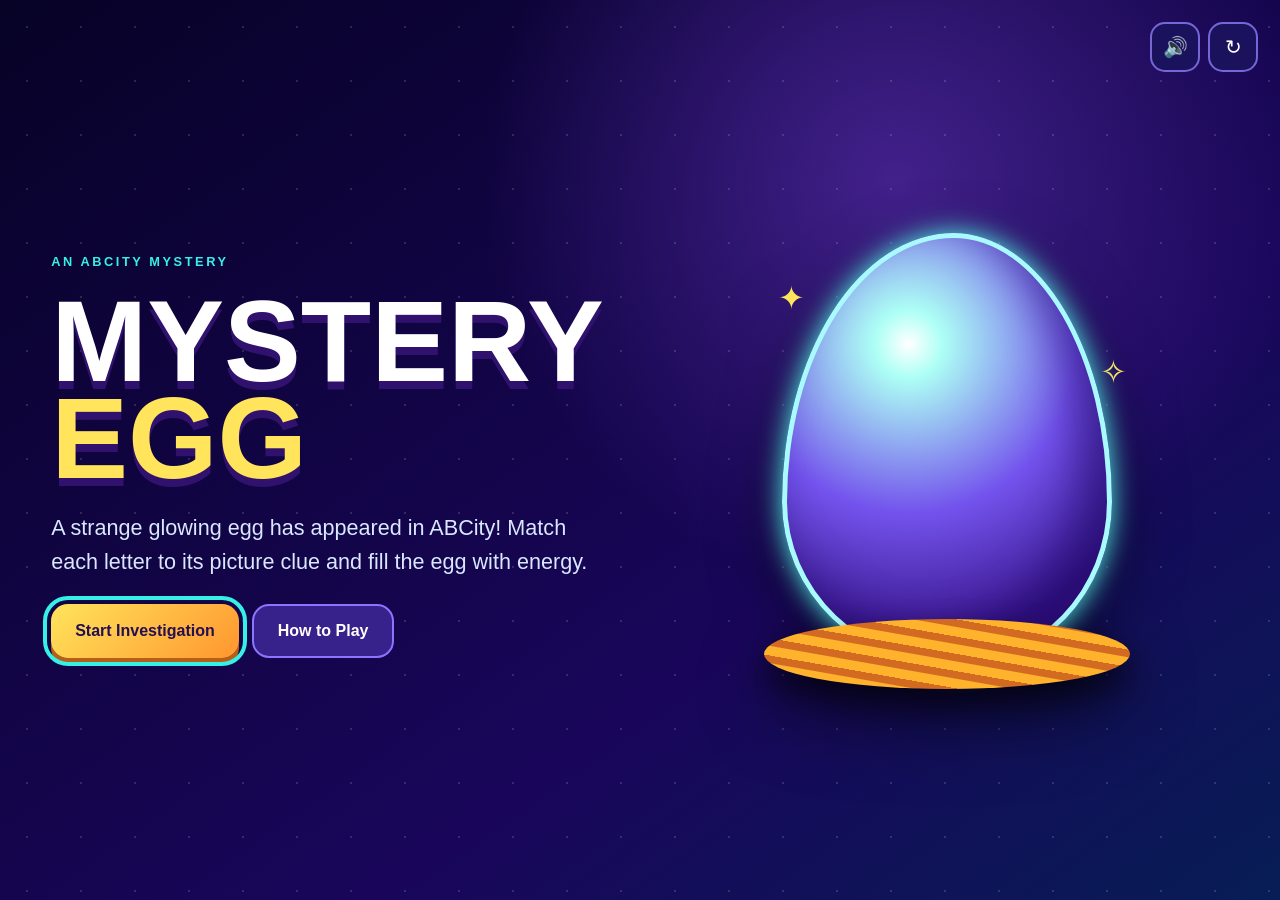
==== games/mystery-egg/index.html @ d90707a3 "Add Mystery Egg game" ====
<!doctype html>
<html lang="en">
<head>
  <meta charset="utf-8">
  <meta name="viewport" content="width=device-width,initial-scale=1,viewport-fit=cover">
  <meta name="theme-color" content="#10043d">
  <title>Mystery Egg — ABCity</title>
  <link rel="stylesheet" href="styles.css">
</head>
<body>
  <main id="app"></main>
  <div id="live" class="sr-only" aria-live="polite"></div>
  <script type="module" src="js/main.js"></script>
</body>
</html>
---- games/mystery-egg/styles.css ----
:root{font-family:"Arial Rounded MT Bold","Trebuchet MS",Arial,sans-serif;color:#fff;background:#09032c;color-scheme:dark;--navy:#09032c;--panel:#1a0c5f;--purple:#7b42ff;--cyan:#36f0e5;--pink:#ff4fa3;--yellow:#ffe45c;--orange:#ff962e}*{box-sizing:border-box}body{margin:0;min-width:320px;min-height:100vh;background:radial-gradient(circle at 70% 20%,#42218b 0,transparent 36%),linear-gradient(145deg,#070226,#19065b 65%,#071d55)}button{font:inherit}.screen{position:relative;min-height:100svh;padding:clamp(18px,4vw,56px);overflow:hidden}.screen:before{content:"";position:absolute;inset:0;pointer-events:none;background-image:radial-gradient(#fff 1.2px,transparent 1.2px);background-size:54px 54px;opacity:.14}.home{display:grid;grid-template-columns:minmax(290px,1fr) minmax(330px,1fr);align-items:center;gap:4vw;max-width:1400px;margin:auto}.hero,.panel,.egg-scene,header,.game-layout{position:relative;z-index:1}.eyebrow{color:var(--cyan);font-size:.8rem;font-weight:900;letter-spacing:.2em}.hero h1{font-size:clamp(3.5rem,9vw,7.6rem);line-height:.85;margin:.2em 0;text-transform:uppercase;text-shadow:0 8px 0 #30116d}.hero h1 span,.panel h2{color:var(--yellow)}.hero>p:not(.eyebrow),.panel>p{max-width:650px;color:#d9e7ff;font-size:clamp(1.05rem,1.8vw,1.35rem);line-height:1.55}.actions{display:flex;flex-wrap:wrap;gap:13px;justify-content:inherit;margin-top:26px}.primary,.secondary{min-height:54px;border:0;border-radius:17px;padding:14px 24px;font-weight:900;cursor:pointer}.primary{color:#241050;background:linear-gradient(135deg,var(--yellow),var(--orange));box-shadow:0 7px 0 #b75f17}.secondary{color:#fff;background:#37218a;border:2px solid #8b74ff}.primary:hover,.secondary:hover,.icon:hover,.picture-card:hover{transform:translateY(-2px);filter:brightness(1.08)}button:focus-visible{outline:4px solid var(--cyan);outline-offset:4px}.corner{position:absolute;z-index:10;right:22px;top:22px;display:flex;gap:8px}.icon{width:50px;height:50px;border:2px solid #7667d6;border-radius:15px;background:#1b125d;color:#fff;font-size:1.25rem;cursor:pointer}.center{display:grid;place-items:center}.panel{width:min(620px,100%);padding:clamp(25px,5vw,50px);border:3px solid #735de3;border-radius:32px;background:linear-gradient(145deg,#27127beF,#110943f5);box-shadow:0 25px 80px #0008;text-align:center}.panel h2{font-size:clamp(2.5rem,6vw,4.5rem);margin:5px 0 16px}.close{position:absolute;right:16px;top:12px;border:0;background:transparent;color:#fff;font-size:2.3rem;cursor:pointer}.how ol{padding:0;list-style:none;text-align:left}.how li{margin:10px 0;padding:13px;border-radius:15px;background:#120b4e;color:#dbe8ff}.how li b{display:inline-grid;place-items:center;width:30px;height:30px;margin-right:10px;border-radius:50%;background:var(--yellow);color:#241050}.stats{display:flex;justify-content:center;gap:10px;flex-wrap:wrap}.stats span{padding:12px 16px;border-radius:99px;background:#321c8b;color:#e5edff}.stats b{color:var(--yellow)}.egg-scene{height:clamp(300px,45vw,570px);display:grid;place-items:center;filter:drop-shadow(0 24px 30px #0008)}.panel .egg-scene,.target .egg-scene{height:210px}.egg{position:relative;z-index:2;width:clamp(180px,28vw,330px);aspect-ratio:.76;border:5px solid #a9faff;border-radius:52% 48% 48% 52%/62% 62% 38% 38%;background:radial-gradient(circle at 38% 25%,#fff 0,#adfff5 9%,#7353ed 45%,#3a168d 78%);box-shadow:inset -25px -25px 45px #18045c88,0 0 calc(18px + 9px*var(--power,1)) #55f8ed}.panel .egg,.target .egg{width:125px}.stage-1{--power:2;animation:wobble 3s infinite}.stage-2{--power:4;animation:wobble 1.8s infinite}.cracks{position:absolute;inset:26% 0 0;text-align:center;color:#25105a;font-size:0;line-height:.62;transform:rotate(-8deg);white-space:nowrap}.crack-1 .cracks{font-size:25px}.crack-2 .cracks{font-size:34px}.crack-3 .cracks{font-size:44px}.crack-4 .cracks,.crack-5 .cracks{font-size:55px}.nest{position:absolute;z-index:3;bottom:8%;width:65%;max-width:430px;height:70px;border-radius:50%;background:repeating-linear-gradient(10deg,#ffb22c 0 9px,#d36a22 10px 17px);box-shadow:0 15px 30px #0008}.spark{position:absolute;color:var(--yellow);font-size:2rem;font-style:normal;animation:sparkle 1.6s infinite}.s1{left:20%;top:20%}.s2{right:18%;top:33%;animation-delay:.6s}.game{padding:14px}.game header{display:flex;align-items:center;gap:14px;max-width:1450px;margin:auto;padding:10px 14px;border:2px solid #5d4bbb;border-radius:20px;background:#150b55ee}.game header div:nth-child(2){min-width:145px}.game header small,.game header b{display:block}.game header small{color:var(--cyan)}.bar{height:14px;flex:1;border-radius:99px;background:#08052d;overflow:hidden}.bar i{display:block;height:100%;border-radius:inherit;background:linear-gradient(90deg,var(--cyan),var(--pink),var(--yellow))}.game-layout{display:grid;grid-template-columns:minmax(210px,27%) 1fr;gap:16px;max-width:1450px;margin:16px auto 0}.target{padding:20px;border:2px solid #654fca;border-radius:24px;background:#160b59dd;text-align:center}.target>span{color:var(--cyan);font-size:.75rem;font-weight:900;letter-spacing:.13em}.target>strong{display:block;font-size:clamp(6rem,12vw,11rem);line-height:1;color:#fff;text-shadow:0 0 25px #42eaff,0 8px 0 #4b299a}.target p{color:#dae7ff}.card-grid{display:grid;grid-template-columns:repeat(5,minmax(90px,1fr));gap:12px}.cards-7{grid-template-columns:repeat(4,minmax(100px,1fr))}.picture-card{min-height:120px;padding:7px;border:3px solid #7b6cdd;border-radius:22px;background:linear-gradient(145deg,#fff,#d9d6ff);box-shadow:0 7px 0 #392085;cursor:pointer;transition:.18s}.picture-card svg{display:block;width:100%;height:100%;max-height:132px}.picture-card.wrong{animation:wiggle .45s;opacity:.5}.picture-card.correct{animation:energy .65s;border-color:var(--yellow);box-shadow:0 0 35px var(--yellow)}.feedback{text-align:center;color:var(--yellow);font-weight:900}.celebration:after{content:"✦  ✧  ✦  ✧  ✦";position:absolute;inset:10% 0 auto;text-align:center;color:var(--yellow);font-size:clamp(2rem,8vw,7rem);letter-spacing:.35em;animation:sparkle .9s infinite}.creature{position:absolute;left:12%;right:12%;bottom:18%;height:55%;border-radius:48% 48% 42% 42%;background:linear-gradient(#63fae8,#2ab7dd);display:grid;place-items:center;color:#25105a;font-size:2.2rem;border:4px solid white}.hatched{background:linear-gradient(to bottom,transparent 0 48%,#e9ffff 49%);border-color:transparent;box-shadow:none}.error pre{white-space:pre-wrap;color:#ffb8d8}.sr-only{position:absolute;width:1px;height:1px;padding:0;margin:-1px;overflow:hidden;clip:rect(0,0,0,0);white-space:nowrap;border:0}@keyframes wobble{0%,100%{transform:rotate(-1deg)}50%{transform:rotate(2deg) translateY(-4px)}}@keyframes sparkle{50%{opacity:.35;transform:scale(.8)}}@keyframes wiggle{25%{transform:translateX(-8px) rotate(-3deg)}75%{transform:translateX(8px) rotate(3deg)}}@keyframes energy{50%{transform:scale(.82) rotate(8deg);filter:brightness(1.4)}}@media(max-width:800px){.home{grid-template-columns:1fr;text-align:center;padding-top:90px}.home .egg-scene{height:330px}.actions{justify-content:center}.game-layout{grid-template-columns:1fr}.target{display:grid;grid-template-columns:auto auto 1fr;align-items:center;gap:12px;padding:10px}.target>span{display:none}.target>strong{font-size:5rem}.target p{text-align:left}.target .egg-scene{height:100px}.target .egg{width:65px}.target .nest{height:20px}.card-grid,.cards-7{grid-template-columns:repeat(3,minmax(80px,1fr))}.picture-card{min-height:96px}}@media(max-width:430px){.screen{padding:12px}.card-grid,.cards-7{gap:8px}.picture-card{min-height:82px;border-radius:16px}.game header{gap:8px}.game header div:nth-child(2){min-width:105px}.panel{padding:25px 16px}}@media(prefers-reduced-motion:reduce){*,*:before,*:after{animation-duration:.001ms!important;animation-iteration-count:1!important;scroll-behavior:auto!important;transition:none!important}}
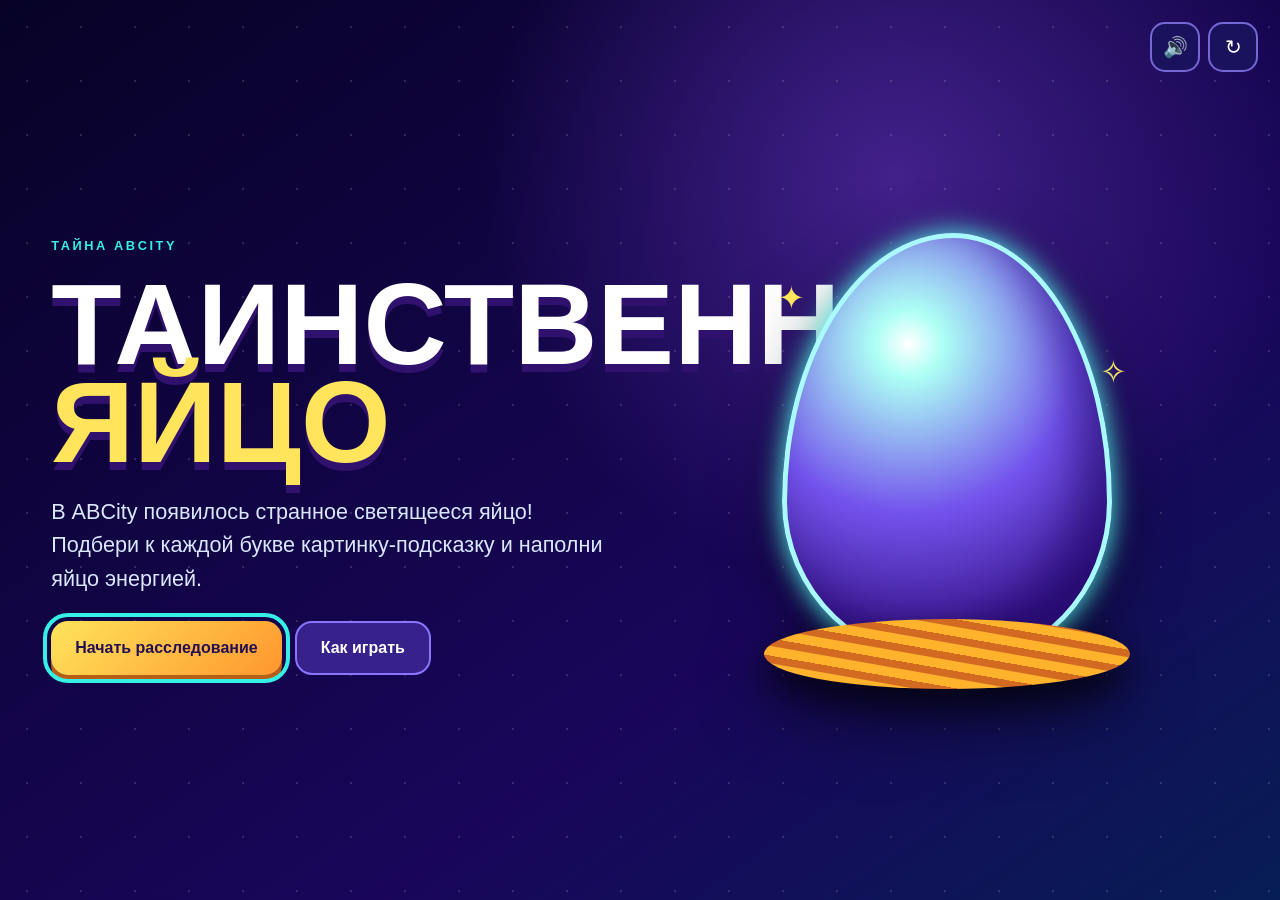
==== commit e7ab2704: "Localize games and fix Secret Vault Easy" ====
--- a/games/mystery-egg/index.html
+++ b/games/mystery-egg/index.html
@@ -1,10 +1,10 @@
 <!doctype html>
-<html lang="en">
+<html lang="ru">
 <head>
   <meta charset="utf-8">
   <meta name="viewport" content="width=device-width,initial-scale=1,viewport-fit=cover">
   <meta name="theme-color" content="#10043d">
-  <title>Mystery Egg — ABCity</title>
+  <title>Таинственное яйцо — ABCity</title>
   <link rel="stylesheet" href="styles.css">
 </head>
 <body>
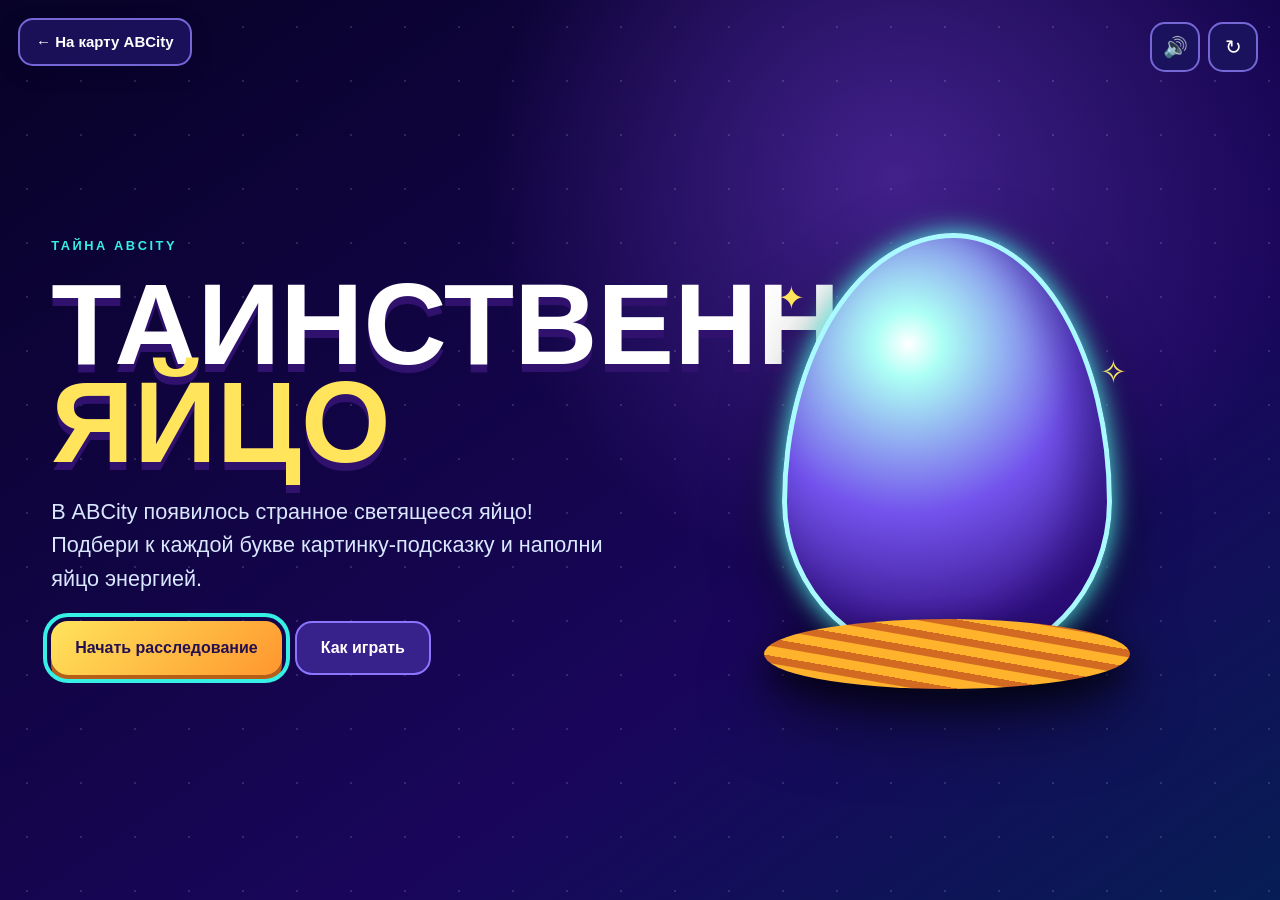
==== commit dc4c175b: "Add ABCity home page and shared navigation" ====
--- a/games/mystery-egg/index.html
+++ b/games/mystery-egg/index.html
@@ -6,8 +6,10 @@
   <meta name="theme-color" content="#10043d">
   <title>Таинственное яйцо — ABCity</title>
   <link rel="stylesheet" href="styles.css">
+  <link rel="stylesheet" href="../../assets/game-shell.css">
 </head>
 <body>
+  <a class="abcity-map-link" href="../../" aria-label="На карту ABCity">← На карту ABCity</a>
   <main id="app"></main>
   <div id="live" class="sr-only" aria-live="polite"></div>
   <script type="module" src="js/main.js"></script>
--- a/assets/game-shell.css
+++ b/assets/game-shell.css
@@ -0,0 +1 @@
+.abcity-map-link{position:fixed;z-index:50;left:18px;top:18px;display:inline-flex;align-items:center;min-height:48px;padding:10px 16px;border:2px solid #7667d6;border-radius:15px;background:#1b125dee;color:#fff;text-decoration:none;font:900 15px/1.2 "Trebuchet MS",Arial,sans-serif;box-shadow:0 7px 18px #08012666}.abcity-map-link:focus-visible{outline:4px solid #42f2e5;outline-offset:4px}@media(max-width:520px){.abcity-map-link{left:10px;top:10px;padding:8px 11px;font-size:13px}}
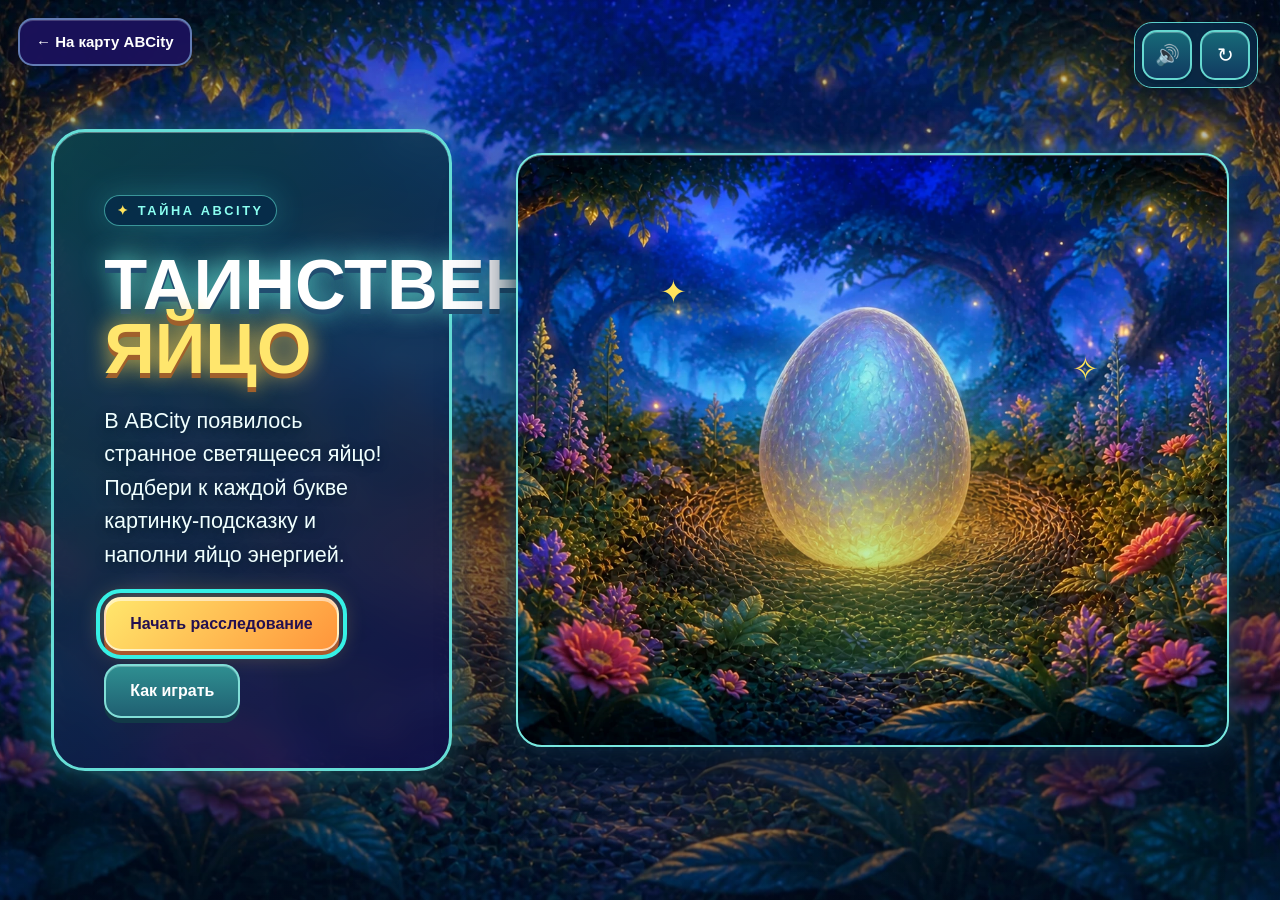
==== commit fd11833f: "Polish ABCity visuals and fix replay" ====
--- a/games/mystery-egg/index.html
+++ b/games/mystery-egg/index.html
@@ -7,6 +7,13 @@
   <title>Таинственное яйцо — ABCity</title>
   <link rel="stylesheet" href="styles.css">
   <link rel="stylesheet" href="../../assets/game-shell.css">
+  <link rel="stylesheet" href="../../assets/world-polish.css">
+  <link rel="stylesheet" href="../../assets/scene-polish.css">
+  <link rel="stylesheet" href="hatch-polish.css">
+  <link rel="stylesheet" href="cinematic.css">
+  <link rel="stylesheet" href="final-hatch-art.css">
+  <link rel="stylesheet" href="internal-polish.css">
+  <link rel="stylesheet" href="cue-assets.css">
 </head>
 <body>
   <a class="abcity-map-link" href="../../" aria-label="На карту ABCity">← На карту ABCity</a>
--- a/assets/world-polish.css
+++ b/assets/world-polish.css
@@ -0,0 +1 @@
+:root{--deep-shadow:0 24px 70px rgba(2,1,35,.48);--soft-glow:0 0 30px rgba(66,242,229,.22)}body:after{content:"";position:fixed;z-index:-1;inset:0;pointer-events:none;background:radial-gradient(circle at 12% 82%,rgba(255,79,163,.17),transparent 25rem),radial-gradient(circle at 88% 12%,rgba(54,240,229,.13),transparent 27rem)}.primary,.secondary,.nav-button,.icon,.icon-button,.mission-card a{transition:transform .2s ease,filter .2s ease,box-shadow .2s ease}.primary:hover,.mission-card a:hover{transform:translateY(-3px) scale(1.015);filter:saturate(1.15) brightness(1.06);box-shadow:0 11px 0 #a95413,0 20px 35px rgba(255,150,46,.3)}.secondary:hover,.nav-button:hover,.icon:hover,.icon-button:hover{transform:translateY(-2px);filter:brightness(1.15)}.panel,.modal-card,.mission-card,.game-header,.game header,.game-head,.target,.target-panel,.play-card,.briefing{backdrop-filter:blur(14px);box-shadow:inset 0 1px 0 rgba(255,255,255,.16),var(--deep-shadow)}.eyebrow{display:inline-flex;align-items:center;gap:.55em;padding:.5em .85em;border:1px solid rgba(66,242,229,.38);border-radius:999px;background:rgba(6,24,78,.42);box-shadow:var(--soft-glow)}.eyebrow:before{content:"✦";color:#ffe45c}.bar,.progress{box-shadow:inset 0 3px 8px rgba(0,0,0,.65),0 0 15px rgba(66,242,229,.16)}.bar i,.progress i{position:relative;overflow:hidden}.bar i:after,.progress i:after{content:"";position:absolute;inset:1px 0 auto;height:35%;background:rgba(255,255,255,.5);border-radius:999px}.abcity-map-link{backdrop-filter:blur(12px);border-color:rgba(159,211,255,.55)!important;box-shadow:inset 0 1px rgba(255,255,255,.2),0 10px 30px rgba(1,3,35,.45)!important}@media(prefers-reduced-motion:no-preference){.eyebrow:before{animation:polish-twinkle 1.8s ease-in-out infinite}}@keyframes polish-twinkle{50%{transform:rotate(90deg) scale(1.35);filter:drop-shadow(0 0 7px #ffe45c)}}@media(prefers-reduced-motion:reduce){*,*:before,*:after{animation-duration:.001ms!important;animation-iteration-count:1!important;transition:none!important}}
--- a/assets/scene-polish.css
+++ b/assets/scene-polish.css
@@ -0,0 +1,2 @@
+/* Layered world scenery shared by the map and all three missions. */
+.city-wrap:before,.city-card:before,.vault-hero:before{content:"";position:absolute;z-index:0;left:-5%;right:-5%;bottom:8%;height:28%;pointer-events:none;background:radial-gradient(ellipse at 12% 100%,#18558d 0 22%,transparent 23%),radial-gradient(ellipse at 86% 100%,#124d80 0 25%,transparent 26%);filter:drop-shadow(0 -10px 20px #2b83ba33)}.city-wrap:after,.city-card:after{content:"";position:absolute;z-index:4;left:3%;right:3%;bottom:6%;height:9%;pointer-events:none;border-radius:50%;background:linear-gradient(180deg,#2c4590,#080d35);box-shadow:inset 0 4px #67d7ef33}.mission-card{position:relative;transition:transform .25s ease,border-color .25s ease}.mission-card:hover{transform:translateY(-8px);border-color:#b5f8ff}.mission-card:before{content:"";position:absolute;z-index:2;inset:0 0 auto;height:45%;pointer-events:none;background:linear-gradient(130deg,rgba(255,255,255,.13),transparent 35%)}.card-art:after{content:"";position:absolute;left:-8%;right:-8%;bottom:-12%;height:35%;border-radius:50%;background:linear-gradient(#2492a9,#0b416d);box-shadow:inset 0 8px #62edc755}.egg .card-art:after{background:linear-gradient(#59d576,#166855);box-shadow:inset 0 8px #99f08e55}.vault .card-art:after{background:linear-gradient(#d08e38,#6e351c);box-shadow:inset 0 8px #ffe17655}.card-art>*{z-index:1}.vault-hero{position:relative;border:3px solid #7764d9;border-radius:44px;background:radial-gradient(circle at 50% 48%,#2e91d655,transparent 35%),linear-gradient(#08042d,#15105b 64%,#1d174c);box-shadow:inset 0 0 80px #020117,0 30px 70px #0008;overflow:hidden}.vault-hero:after{content:"◆  ✦  ◆  ✧  ◆";position:absolute;inset:9% 0 auto;text-align:center;color:#ffe45c;font-size:clamp(1rem,2.3vw,2rem);letter-spacing:1.2em;text-shadow:0 0 14px #ffe45c}.door{position:relative;z-index:2;filter:drop-shadow(0 18px 25px #0009)}.vault-panel{background:radial-gradient(circle,#3652b555,transparent 55%),linear-gradient(145deg,#18115fe8,#090631ed);box-shadow:inset 0 1px #fff2,0 28px 70px #0008}.ring{filter:drop-shadow(0 10px 16px #0008)}.ring.active{filter:drop-shadow(0 0 18px #43ece0)}.open-vault{position:relative;overflow:hidden;border-radius:40px;background:radial-gradient(circle,#fff6a8 0,#ffc33e 13%,#8d43d5 34%,#121057 70%)}.open-vault:before{content:"✦  ✧  ★  ✧  ✦";position:absolute;z-index:5;inset:7% 0 auto;text-align:center;color:#fff6a8;font-size:clamp(1.5rem,5vw,4rem);letter-spacing:.45em;text-shadow:0 0 18px #fff}.badge{box-shadow:inset 0 4px 0 #fff9,0 0 55px #ffd43f,0 18px 28px #32105f88!important}.letter-area:before{content:"";position:absolute;inset:auto 0 0;height:26%;background:linear-gradient(transparent,#153d7588),radial-gradient(ellipse at 20% 100%,#1f7565 0 35%,transparent 36%),radial-gradient(ellipse at 80% 100%,#1d5b75 0 33%,transparent 34%);pointer-events:none}.letter-bubble{background:radial-gradient(circle at 32% 22%,#fff 0 4%,transparent 5%),linear-gradient(145deg,#43a9ed,#6336d0)!important;box-shadow:inset 0 2px #fff6,0 8px 0 #181063,0 0 24px #38c5ff66!important}@media(max-width:700px){.mission-card:hover{transform:none}.vault-hero{border-radius:28px}}
--- a/games/mystery-egg/hatch-polish.css
+++ b/games/mystery-egg/hatch-polish.css
@@ -0,0 +1 @@
+.egg-scene:before{content:"";position:absolute;inset:8% 5% 12%;border-radius:50%;background:radial-gradient(ellipse at 50% 75%,#46d97355,transparent 45%),radial-gradient(circle at 50% 38%,#77fff044,transparent 35%)}.garden-backdrop{position:absolute;inset:0;overflow:hidden;border-radius:40px;pointer-events:none}.garden-backdrop:before{content:"";position:absolute;left:5%;right:5%;bottom:7%;height:28%;border-radius:50%;background:linear-gradient(#40dc86,#128d68);box-shadow:inset 0 12px 0 #75f1a8,0 10px 35px #061d3b88}.garden-backdrop i{position:absolute;bottom:22%;width:20px;height:58px;border-radius:70% 0 70% 0;background:linear-gradient(135deg,#83f692,#20b66c);transform-origin:bottom}.garden-backdrop i:nth-child(1){left:12%;transform:rotate(-25deg)}.garden-backdrop i:nth-child(2){left:22%;height:38px;transform:rotate(18deg)}.garden-backdrop i:nth-child(3){right:19%;height:48px;transform:rotate(-15deg)}.garden-backdrop i:nth-child(4){right:9%;transform:rotate(28deg)}.egg{isolation:isolate;background:radial-gradient(circle at 32% 20%,#fff 0 4%,#bafff7 10%,#8870ff 43%,#4f20b4 73%,#24086f);box-shadow:inset -28px -30px 45px #18045c99,inset 12px 15px 25px #fff5,0 0 calc(24px + 10px*var(--power,1)) #55f8ed,0 18px 35px #16044099}.egg:after{content:"";position:absolute;left:18%;top:12%;width:24%;height:13%;border-radius:50%;background:#fff8;transform:rotate(-25deg);filter:blur(2px)}.is-final{min-height:430px}.is-final .hatched{width:min(330px,72vw);overflow:visible;background:none;border:0;box-shadow:none;animation:hatch-open 1s ease both}.is-final .hatched:after{display:none}.creature{z-index:5;left:16%;right:16%;bottom:8%;height:72%;border-radius:48% 48% 42% 42%;background:linear-gradient(155deg,#cafff8,#55ebdf 28%,#2db4de 68%,#277dd1);border:5px solid #eaffff;box-shadow:inset -14px -18px 20px #125dba55,0 0 38px #4ff9e6,0 18px 28px #11064c88;animation:creature-rise 1.15s .25s cubic-bezier(.2,.9,.2,1.2) both,creature-bob 2.4s 1.5s ease-in-out infinite}.creature:before{content:"";position:absolute;left:50%;top:5%;width:32%;height:18%;border-radius:60% 60% 30% 30%;background:#7357e8;transform:translateX(-50%);box-shadow:-28px 7px 0 -8px #7357e8,28px 7px 0 -8px #7357e8}.ear{position:absolute;z-index:-1;top:6%;width:34%;height:35%;border:5px solid #eaffff;background:linear-gradient(#79faea,#35b9df)}.ear-left{left:-15%;border-radius:90% 15% 70% 20%;transform:rotate(-28deg)}.ear-right{right:-15%;border-radius:15% 90% 20% 70%;transform:rotate(28deg)}.wing{position:absolute;z-index:-1;top:48%;width:35%;height:33%;border:4px solid #fff;background:linear-gradient(145deg,#fff8,#b5a3ffcc);box-shadow:0 0 20px #fff8}.wing-left{left:-27%;border-radius:80% 20% 80% 20%;transform:rotate(-20deg)}.wing-right{right:-27%;border-radius:20% 80% 20% 80%;transform:rotate(20deg)}.creature-face{display:flex;align-items:center;justify-content:center;gap:24%;position:absolute;inset:27% 12% 35%}.creature-face .eye{width:18px;height:24px;border-radius:50%;background:#25105a;box-shadow:inset 5px 4px #fff}.creature-face b{position:absolute;left:50%;bottom:3%;width:34px;height:18px;border:5px solid #25105a;border-top:0;border-radius:0 0 30px 30px;transform:translateX(-50%)}.creature em{position:absolute;left:50%;bottom:11%;transform:translateX(-50%);padding:5px 12px;border-radius:999px;background:#ffe45c;color:#3b176e;font-size:.85rem;font-weight:1000;font-style:normal;letter-spacing:.08em}.shell-top{position:absolute;z-index:8;left:8%;right:8%;top:-16%;height:36%;border:5px solid #b7ffff;border-radius:50% 50% 44% 44%;background:linear-gradient(#cafff6,#8268ef);clip-path:polygon(0 0,100% 0,100% 62%,86% 50%,73% 75%,58% 53%,42% 78%,28% 49%,14% 72%,0 55%);animation:shell-pop .9s .15s ease-out both}.shell-half{position:absolute;z-index:7;bottom:-4%;width:56%;height:38%;border:5px solid #b7ffff;background:linear-gradient(#8268ef,#4b1aa7)}.shell-left{left:-15%;border-radius:20% 20% 60% 70%;transform:rotate(-22deg)}.shell-right{right:-15%;border-radius:20% 20% 70% 60%;transform:rotate(22deg)}.hatch-confetti{position:absolute;z-index:8;inset:5% 0 auto;color:#ffe45c;font-size:clamp(1.3rem,4vw,2.6rem);word-spacing:clamp(.4rem,3vw,2rem);text-align:center;text-shadow:0 0 12px currentColor;animation:confetti-fall 2s .5s ease-out both}@keyframes hatch-open{0%{filter:brightness(2);transform:scale(.9)}100%{filter:none;transform:none}}@keyframes creature-rise{0%{opacity:0;transform:translateY(45%) scale(.45)}100%{opacity:1;transform:none}}@keyframes creature-bob{50%{transform:translateY(-8px) rotate(1deg)}}@keyframes shell-pop{0%{transform:translateY(60%);opacity:0}100%{transform:translate(35%,-18%) rotate(24deg);opacity:1}}@keyframes confetti-fall{0%{opacity:0;transform:translateY(-55px) scale(.7)}40%{opacity:1}100%{transform:translateY(90px);opacity:.2}}@media(prefers-reduced-motion:reduce){*,*:before,*:after{animation-duration:.001ms!important;animation-iteration-count:1!important}}
--- a/games/mystery-egg/cinematic.css
+++ b/games/mystery-egg/cinematic.css
@@ -0,0 +1 @@
+:root{--garden:url("assets/images/garden-clearing.webp");--glass:linear-gradient(145deg,rgba(14,61,75,.9),rgba(10,16,70,.9));--garden-rim:#68eee2;--garden-gold:#ffe267}.screen{position:relative;background-image:linear-gradient(180deg,rgba(4,25,58,.17),rgba(3,16,47,.42)),var(--garden);background-size:cover;background-position:center;isolation:isolate}.screen:before{z-index:-1;background:radial-gradient(circle at 50% 58%,transparent 0 22%,rgba(1,19,45,.3) 77%),linear-gradient(90deg,rgba(1,22,48,.58),transparent 42%,rgba(1,22,48,.32))}.home{grid-template-columns:minmax(330px,.72fr) minmax(520px,1.28fr);gap:clamp(25px,5vw,74px)}.home .hero{padding:clamp(28px,4vw,50px);border:3px solid #66ddd6;border-radius:34px;background:linear-gradient(145deg,rgba(13,67,72,.88),rgba(18,15,79,.81));box-shadow:inset 0 1px #fff5,0 0 35px #50ebd955,0 28px 70px #020f2d99;backdrop-filter:blur(13px)}.hero h1{font-size:clamp(3rem,5.5vw,5.7rem);line-height:.92;text-shadow:0 5px 0 #214d70,0 0 26px #6ff8e4}.hero h1 span{color:#ffe66d;text-shadow:0 5px 0 #a0602c,0 0 22px #ffd54e}.hero>p:not(.eyebrow){color:#f0ffff;text-shadow:0 2px 8px #011b2e}.eyebrow{display:inline-flex;padding:7px 12px;border:1px solid #6af4e188;border-radius:99px;background:#052b49bd;color:#8bfff1}.primary{border:2px solid #fff9;background:linear-gradient(135deg,#ffe76c,#ff953b);box-shadow:inset 0 2px #fff8,0 7px 0 #ad582b,0 0 25px #ffd95766}.secondary{border:2px solid #81ded7;background:linear-gradient(#2f8f91,#206072);box-shadow:inset 0 1px #fff4,0 5px 0 #123947}.corner{padding:7px;border:1px solid #5bceca;border-radius:18px;background:#052a49ce;box-shadow:0 8px 24px #01132999;backdrop-filter:blur(10px)}.icon{border-color:#66d8d0;background:linear-gradient(#176a78,#113a61);box-shadow:inset 0 1px #fff4,0 4px 0 #06243d}.egg-scene{filter:drop-shadow(0 28px 30px #01152da0)}.garden-backdrop{display:none}.home .egg-scene{height:min(66vh,600px)}.egg{border-color:#d7fffa;background:radial-gradient(circle at 32% 20%,#fff 0 4%,#affff5 10%,#8b72ff 43%,#ec5aa5 72%,#5a219f);box-shadow:inset -28px -30px 45px #40116c88,inset 12px 15px 25px #fff6,0 0 calc(25px + 11px*var(--power,1)) #5ff9e7,0 20px 42px #061d3daa}.nest{filter:drop-shadow(0 12px 13px #06162899)}.panel{border:3px solid #6be5d8;background:linear-gradient(145deg,rgba(14,83,79,.94),rgba(17,14,75,.94));box-shadow:inset 0 1px #fff5,0 0 40px #56e9d455,0 28px 75px #01132ba6;backdrop-filter:blur(14px)}.panel h2{font-size:clamp(2.35rem,5vw,4.1rem);color:#ffe66a}.how li{border:1px solid #5bd5cd55;background:#062e50cc}.how li b{background:#ffe26a}.stats span{border:1px solid #63ddd0;background:#0c5368c9}.game{background-image:linear-gradient(rgba(2,23,52,.18),rgba(2,15,44,.42)),var(--garden)}.game header{border:2px solid #65ddd3;background:linear-gradient(145deg,rgba(9,65,73,.95),rgba(13,15,67,.94));box-shadow:inset 0 1px #fff4,0 12px 32px #01142c99;backdrop-filter:blur(12px)}.bar{height:15px;border:2px solid #5dd1c8;background:#031b37;box-shadow:inset 0 3px 7px #0009}.bar i{position:relative;background:linear-gradient(90deg,#46ead6,#fd6ca9,#ffe265);box-shadow:0 0 14px #62eddd}.bar i:after{content:"";position:absolute;inset:1px 0 auto;height:35%;border-radius:99px;background:#fff8}.target{border:3px solid #68ddd2;background:linear-gradient(145deg,rgba(8,71,75,.9),rgba(12,13,65,.88));box-shadow:inset 0 1px #fff4,0 20px 45px #01142ca0;backdrop-filter:blur(10px)}.target>strong{color:#fff6a5;text-shadow:0 0 18px #fff,0 0 34px #ffe05a,0 7px 0 #6b348f}.target .egg-scene{height:190px}.card-grid{gap:14px}.picture-card{border:4px solid #ddfffa;border-radius:25px;background:linear-gradient(145deg,#fff,#d9fff5);box-shadow:inset 0 2px #fff,0 9px 0 #276b72,0 16px 30px #01162d99}.picture-card:hover,.picture-card:focus-visible{border-color:#ffe576;box-shadow:inset 0 2px #fff,0 9px 0 #9d6340,0 0 28px #ffe067;filter:brightness(1.08)}.picture-card.correct{border-color:#fff07a;box-shadow:0 0 40px #ffe35e}.picture-card.wrong{border-color:#ff7fa5;filter:saturate(.75)}.feedback{display:table;margin:16px auto 0;padding:10px 17px;border:2px solid #63d4ca;border-radius:99px;background:#052d4bd9;box-shadow:0 8px 22px #01132999;color:#ffe66b}.celebration{background-image:linear-gradient(rgba(3,24,53,.04),rgba(2,17,44,.2)),var(--garden);filter:saturate(1.12) brightness(1.06)}.celebration .final{width:min(760px,100%);background:linear-gradient(145deg,rgba(13,91,79,.88),rgba(36,19,103,.88));box-shadow:inset 0 1px #fff6,0 0 55px #ffe15f88,0 28px 80px #01132ca6}.celebration:after{color:#fff177;text-shadow:0 0 14px #fff,0 0 30px #ffd94f}.is-final{height:clamp(410px,50vw,560px)}.is-final .creature{filter:drop-shadow(0 0 22px #fff276)}.hatch-confetti{color:#fff27d}.error{background:#10215fe8}@media(max-width:800px){.home{grid-template-columns:1fr}.home .hero{padding:28px 20px}.home .egg-scene{height:350px}.target{background:#08495fe8}.game-layout{grid-template-columns:1fr}.card-grid,.cards-7{gap:9px}}@media(max-width:430px){.hero h1{font-size:2.8rem}.panel h2{font-size:2.5rem}.is-final{height:400px}}@media(prefers-reduced-motion:reduce){.is-final .creature,.shell-top,.hatch-confetti{animation:none!important;opacity:1!important;transform:none!important}}
--- a/games/mystery-egg/final-hatch-art.css
+++ b/games/mystery-egg/final-hatch-art.css
@@ -0,0 +1,85 @@
+.is-final {
+  position: relative;
+  isolation: isolate;
+  overflow: hidden;
+  height: clamp(390px, 49vw, 535px);
+  border: 2px solid rgba(174, 243, 255, 0.58);
+  border-radius: 30px;
+  background: #071d48 url("assets/images/final-hatch.webp") center / cover no-repeat;
+  box-shadow:
+    inset 0 1px rgba(255, 255, 255, 0.58),
+    inset 0 -40px 70px rgba(3, 12, 43, 0.18),
+    0 0 30px rgba(103, 237, 227, 0.24),
+    0 22px 42px rgba(2, 11, 37, 0.42);
+  animation: final-hatch-reveal 1.05s cubic-bezier(.2, .8, .2, 1) both;
+}
+
+.is-final::after {
+  content: "";
+  position: absolute;
+  z-index: 1;
+  inset: 0;
+  pointer-events: none;
+  background:
+    radial-gradient(circle at 50% 67%, rgba(255, 222, 116, 0.22), transparent 31%),
+    linear-gradient(180deg, transparent 68%, rgba(4, 15, 49, 0.18));
+  animation: final-hatch-glow 3.2s ease-in-out 1.05s infinite alternate;
+}
+
+.is-final > .egg,
+.is-final > .nest {
+  visibility: hidden;
+}
+
+.is-final .spark,
+.is-final .hatch-confetti {
+  z-index: 2;
+  text-shadow: 0 0 10px #fff, 0 0 24px #ffe98a;
+}
+
+.celebration::after,
+.hatch-confetti,
+.is-final .spark {
+  pointer-events: none;
+}
+
+.is-final .hatch-confetti {
+  bottom: 5%;
+  color: #fff3a4;
+  opacity: 0.82;
+}
+
+@keyframes final-hatch-reveal {
+  from {
+    opacity: 0;
+    transform: translateY(10px) scale(0.975);
+    filter: brightness(1.35) saturate(0.82);
+  }
+  to {
+    opacity: 1;
+    transform: none;
+    filter: none;
+  }
+}
+
+@keyframes final-hatch-glow {
+  from { opacity: 0.65; }
+  to { opacity: 1; }
+}
+
+@media (max-width: 600px) {
+  .is-final {
+    height: clamp(330px, 68vw, 400px);
+    border-radius: 24px;
+  }
+}
+
+@media (prefers-reduced-motion: reduce) {
+  .is-final,
+  .is-final::after {
+    animation: none !important;
+    opacity: 1;
+    transform: none;
+    filter: none;
+  }
+}
--- a/games/mystery-egg/internal-polish.css
+++ b/games/mystery-egg/internal-polish.css
@@ -0,0 +1 @@
+.game header{border-radius:24px;box-shadow:inset 0 2px #fff6,inset 0 -9px 20px #03183e88,0 14px 32px #011026aa}.game header .icon{box-shadow:inset 0 2px #fff6,0 5px 0 #07344c,0 0 16px #62f2e466}.target{border-width:3px;box-shadow:inset 0 2px #fff5,inset 0 -22px 45px #08053e55,0 22px 48px #011329bb,0 0 30px #56edda55}.target strong{display:grid;place-items:center;width:clamp(120px,14vw,170px);aspect-ratio:1;margin:12px auto;border:4px solid #e5fffb;border-radius:34%;background:radial-gradient(circle at 30% 18%,#fff 0 6%,#8effe8 9%,#7165ed 48%,#ef62a9 78%,#591c8f);box-shadow:inset 0 4px 8px #fff7,inset 0 -14px 23px #40107188,0 9px 0 #194e6d,0 0 34px #66ffeaaa;text-shadow:0 4px #57328d,0 0 18px #fff}.target .egg-scene,.intro .egg-scene,.egg-scene:not(.is-final){overflow:hidden;border:2px solid #78e8df;border-radius:26px;background:#071d48 url("assets/images/gameplay-egg.webp") center/cover no-repeat;box-shadow:inset 0 1px #fff5,inset 0 -30px 55px #020c2c33,0 15px 30px #010d28aa,0 0 22px #62eadb55}.egg-scene:not(.is-final)>.egg,.egg-scene:not(.is-final)>.nest{visibility:hidden}.egg-scene:not(.is-final) .cracks{visibility:visible;position:absolute;z-index:5;left:50%;top:46%;transform:translate(-50%,-50%);font-size:clamp(32px,5vw,62px);color:#fff5b7;text-shadow:0 0 8px #fff,0 0 20px #ffd451}.egg-scene:not(.is-final) .spark{z-index:6}.picture-card{position:relative;overflow:hidden;border:5px solid #d8fffa;border-radius:28px;background:linear-gradient(145deg,#fff,#d9fff5 65%,#a4ede7);box-shadow:inset 0 3px #fff,inset 0 -9px 18px #4f9fa444,0 10px 0 #226b72,0 19px 34px #01152d99;transform-style:preserve-3d}.picture-card:before{content:"";position:absolute;z-index:2;inset:5px 10% auto;height:9%;border-radius:99px;background:linear-gradient(#fff,transparent);pointer-events:none}.picture-card .cue-art{filter:drop-shadow(0 7px 7px #194b6666);transform:scale(.94)}.picture-card:hover,.picture-card:focus-visible{transform:translateY(-6px) scale(1.025);border-color:#fff090;box-shadow:inset 0 3px #fff,inset 0 -9px 18px #c8a34a44,0 12px 0 #9c6636,0 0 32px #ffe36f}.picture-card.correct{transform:translateY(-5px);border-color:#fff19b;background:linear-gradient(#fff,#eaffc9);box-shadow:0 0 42px #ffec7c}.picture-card.wrong{border-color:#ff96b6;background:linear-gradient(#fff,#ffd2df)}.feedback{border-width:2px;box-shadow:inset 0 1px #fff5,0 8px 22px #011329aa,0 0 17px #54e4da44}.stats span,.how li{border:1px solid #72e5dc;background:linear-gradient(145deg,rgba(15,98,101,.92),rgba(27,20,93,.92));box-shadow:inset 0 1px #fff4,0 7px 16px #01142c88}.panel.intro,.panel.final{box-shadow:inset 0 2px #fff5,inset 0 -20px 42px #03083e55,0 0 38px #5ce9d855,0 28px 70px #01122caa}@media(max-width:600px){.target strong{width:105px}.target .egg-scene{height:150px}.picture-card{border-radius:20px;border-width:3px}}@media(prefers-reduced-motion:reduce){.picture-card{transform:none!important}}
--- a/games/mystery-egg/cue-assets.css
+++ b/games/mystery-egg/cue-assets.css
@@ -0,0 +1,42 @@
+.picture-card {
+  aspect-ratio: 1 / 1.08;
+  min-height: 0;
+  padding: 9px;
+  border: 6px ridge #e7c875;
+  background: linear-gradient(145deg, rgba(255,255,255,.98), rgba(209,255,249,.94) 58%, rgba(183,168,255,.92));
+  box-shadow: inset 0 3px #fff, inset 0 -12px 20px #53709a35, 0 10px 0 #6d472c, 0 20px 32px #011329aa, 0 0 20px #52e8dc3d;
+}
+.picture-card::after {
+  content: "";
+  position: absolute;
+  z-index: 3;
+  inset: 8px 11% auto;
+  height: 10%;
+  border-radius: 999px;
+  background: linear-gradient(rgba(255,255,255,.9), transparent);
+  pointer-events: none;
+}
+.cue-image {
+  display: block;
+  width: 100%;
+  height: 100%;
+  object-fit: cover;
+  border: 2px solid rgba(111,226,220,.7);
+  border-radius: 19px;
+  box-shadow: inset 0 0 16px #fff, 0 5px 12px rgba(14,49,76,.28);
+  user-select: none;
+  pointer-events: none;
+}
+.picture-card:hover .cue-image,.picture-card:focus-visible .cue-image { filter: saturate(1.08) brightness(1.03); }
+.picture-card.correct { border-color:#fff0a0; box-shadow:inset 0 3px #fff,0 11px 0 #8f6429,0 0 38px #ffe66f; }
+.picture-card.wrong { border-color:#ff9ab7; box-shadow:inset 0 3px #fff,0 8px 0 #8f3d63,0 0 25px #ff7ea2; }
+.egg-scene:not(.is-final) { transition:filter .45s ease,box-shadow .45s ease; }
+.egg-scene:not(.is-final):has(.stage-1) { filter:drop-shadow(0 24px 30px #01152da0) saturate(1.08) brightness(1.04); }
+.egg-scene:not(.is-final):has(.stage-2) { filter:drop-shadow(0 24px 30px #01152da0) saturate(1.16) brightness(1.1); box-shadow:inset 0 1px #fff5,inset 0 -30px 55px #020c2c33,0 15px 30px #010d28aa,0 0 38px #ffe27288; }
+.egg-scene:not(.is-final) .crack-0 .cracks { opacity:0; }
+.egg-scene:not(.is-final) .crack-1 .cracks { font-size:28px;opacity:.72; }
+.egg-scene:not(.is-final) .crack-2 .cracks { font-size:38px;opacity:.8; }
+.egg-scene:not(.is-final) .crack-3 .cracks { font-size:48px;opacity:.9; }
+.egg-scene:not(.is-final) .crack-4 .cracks,.egg-scene:not(.is-final) .crack-5 .cracks { font-size:60px;opacity:1; }
+@media(max-width:600px){.picture-card{padding:5px;border-width:4px}.cue-image{border-radius:14px}}
+@media(prefers-reduced-motion:reduce){.egg-scene:not(.is-final){transition:none!important}}
